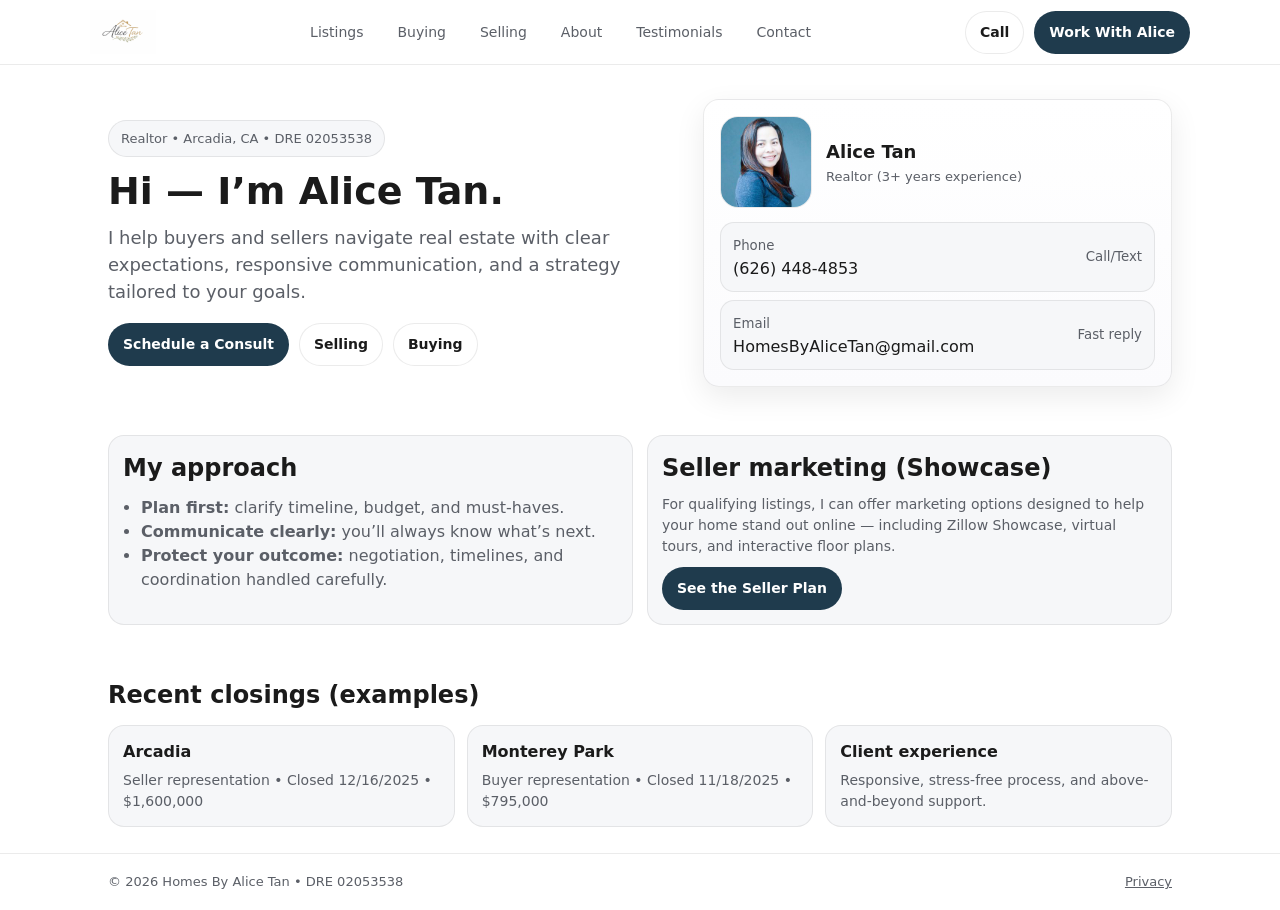
==== pages/about.html @ 8c7cd3ae "Initial site for HomesByAliceTan" ====
<!doctype html>
<html lang="en"><head>
  <meta charset="utf-8" />
  <meta name="viewport" content="width=device-width, initial-scale=1" />
  <title>About Alice Tan | Homes By Alice Tan</title>
  <meta name="description" content="Meet Alice Tan — Realtor serving Arcadia, CA and nearby communities. Client-first guidance for buying and selling." />
  <link rel="stylesheet" href="/css/styles.css" />
</head>
<body>
<header class="site-header"><div class="container header-inner">
  <a class="brand" href="/"><img src="/assets/logo.png" alt="Homes By Alice Tan logo"></a>
  <nav class="nav" aria-label="Primary navigation">
    <a href="/pages/listings.html">Listings</a>
    <a href="/pages/buying.html">Buying</a>
    <a href="/pages/selling.html">Selling</a>
    <a href="/pages/about.html">About</a>
    <a href="/pages/testimonials.html">Testimonials</a>
    <a href="/pages/contact.html">Contact</a>
  </nav>
  <div class="cta"><a class="btn ghost" href="tel:626-448-4853">Call</a><a class="btn primary" href="/pages/contact.html">Work With Alice</a></div>
</div></header>

<main>
  <section class="hero"><div class="container hero-grid">
    <div>
      <div class="badge">Realtor • Arcadia, CA • DRE 02053538</div>
      <h1 class="h1" style="font-size:38px">Hi — I’m Alice Tan.</h1>
      <p class="lede">I help buyers and sellers navigate real estate with clear expectations, responsive communication, and a strategy tailored to your goals.</p>
      <div class="hero-actions">
        <a class="btn primary" href="/pages/contact.html">Schedule a Consult</a>
        <a class="btn ghost" href="/pages/selling.html">Selling</a>
        <a class="btn ghost" href="/pages/buying.html">Buying</a>
      </div>
    </div>
    <aside class="hero-card">
      <div class="portrait">
        <img src="/assets/headshot.jpg" alt="Headshot of Alice Tan" />
        <div class="meta">
          <p class="name">Alice Tan</p>
          <p class="title">Realtor (3+ years experience)</p>
        </div>
      </div>
      <ul class="contact-list">
        <li class="contact-pill"><span><small>Phone</small><br><a href="tel:626-448-4853">(626) 448-4853</a></span><small>Call/Text</small></li>
        <li class="contact-pill"><span><small>Email</small><br><a href="mailto:HomesByAliceTan@gmail.com">HomesByAliceTan@gmail.com</a></span><small>Fast reply</small></li>
      </ul>
    </aside>
  </div></section>

  <section class="section"><div class="container split">
    <div class="card">
      <h2 style="margin:0 0 8px">My approach</h2>
      <ul class="list">
        <li><strong>Plan first:</strong> clarify timeline, budget, and must-haves.</li>
        <li><strong>Communicate clearly:</strong> you’ll always know what’s next.</li>
        <li><strong>Protect your outcome:</strong> negotiation, timelines, and coordination handled carefully.</li>
      </ul>
    </div>
    <div class="card">
      <h2 style="margin:0 0 8px">Seller marketing (Showcase)</h2>
      <p class="lede" style="margin:0">For qualifying listings, I can offer marketing options designed to help your home stand out online — including Zillow Showcase, virtual tours, and interactive floor plans.</p>
      <div style="margin-top:10px"><a class="btn primary" href="/pages/selling.html#showcase">See the Seller Plan</a></div>
    </div>
  </div></section>

  <section class="section"><div class="container">
    <h2>Recent closings (examples)</h2>
    <div class="grid3">
      <div class="card"><h3>Arcadia</h3><p>Seller representation • Closed 12/16/2025 • $1,600,000</p></div>
      <div class="card"><h3>Monterey Park</h3><p>Buyer representation • Closed 11/18/2025 • $795,000</p></div>
      <div class="card"><h3>Client experience</h3><p>Responsive, stress-free process, and above-and-beyond support.</p></div>
    </div>
  </div></section>
</main>

<div class="mobile-bar" aria-label="Quick actions">
  <a class="btn ghost" href="/pages/listings.html">Listings</a>
  <a class="btn ghost" href="tel:626-448-4853">Call</a>
  <a class="btn primary" href="/pages/contact.html">Contact</a>
</div>

<footer class="site-footer"><div class="container footer-grid">
  <div>© <span data-year></span> Homes By Alice Tan • DRE 02053538</div>
  <div><a href="/pages/privacy.html">Privacy</a></div>
</div></footer>
<script src="/js/main.js"></script>
</body></html>
---- css/styles.css ----
:root{
  --bg:#ffffff;
  --text:#1b1b1b;
  --muted:#5b5f67;
  --brand:#b08a3a; /* warm gold */
  --brand2:#1f3b4d; /* deep blue */
  --card:#f6f7f9;
  --border:rgba(0,0,0,.08);
  --radius:16px;
  --shadow:0 10px 30px rgba(0,0,0,.08);
}
*{box-sizing:border-box}
html,body{margin:0;padding:0;font-family:system-ui,-apple-system,Segoe UI,Roboto,Inter,Arial,sans-serif;color:var(--text);background:var(--bg);line-height:1.5}
a{color:inherit}
.container{max-width:1100px;margin:0 auto;padding:0 18px}

/* Header */
.site-header{position:sticky;top:0;z-index:50;background:rgba(255,255,255,.85);backdrop-filter:saturate(160%) blur(10px);border-bottom:1px solid var(--border)}
.header-inner{display:flex;align-items:center;justify-content:space-between;gap:14px;padding:10px 0}
.brand{display:flex;align-items:center;gap:12px;text-decoration:none}
.brand img{height:44px;width:auto;display:block}
.nav{display:flex;gap:14px;flex-wrap:wrap;align-items:center}
.nav a{font-size:14px;text-decoration:none;color:var(--muted);padding:8px 10px;border-radius:12px}
.nav a:hover{background:var(--card);color:var(--text)}
.cta{display:flex;gap:10px;align-items:center}
.btn{display:inline-flex;align-items:center;justify-content:center;gap:10px;border:1px solid var(--border);background:#fff;color:var(--text);padding:10px 14px;border-radius:999px;text-decoration:none;font-weight:600;font-size:14px}
.btn.primary{background:var(--brand2);border-color:transparent;color:#fff}
.btn.primary:hover{filter:brightness(1.05)}
.btn.ghost:hover{background:var(--card)}

/* Hero */
.hero{padding:34px 0 22px}
.hero-grid{display:grid;grid-template-columns:1.1fr .9fr;gap:22px;align-items:center}
.badge{display:inline-flex;gap:10px;align-items:center;font-size:13px;color:var(--muted);background:var(--card);border:1px solid var(--border);padding:8px 12px;border-radius:999px}
.h1{font-size:44px;line-height:1.08;margin:14px 0 12px}
.lede{font-size:18px;color:var(--muted);margin:0 0 18px}
.hero-actions{display:flex;gap:10px;flex-wrap:wrap}
.kpis{display:grid;grid-template-columns:repeat(3,1fr);gap:10px;margin-top:18px}
.kpi{background:var(--card);border:1px solid var(--border);border-radius:var(--radius);padding:12px}
.kpi strong{display:block;font-size:16px}
.kpi span{color:var(--muted);font-size:13px}

.hero-card{background:linear-gradient(180deg,#fff, #fbfbfd);border:1px solid var(--border);border-radius:var(--radius);box-shadow:var(--shadow);padding:16px}
.portrait{display:flex;gap:14px;align-items:center}
.portrait img{width:92px;height:92px;border-radius:18px;object-fit:cover;border:1px solid var(--border)}
.portrait .meta{min-width:0}
.portrait .name{font-size:18px;font-weight:800;margin:0}
.portrait .title{margin:2px 0 0;color:var(--muted);font-size:13px}
.contact-list{margin:14px 0 0;padding:0;list-style:none;display:grid;gap:8px}
.contact-list a{color:var(--text);text-decoration:none}
.contact-pill{display:flex;justify-content:space-between;gap:12px;align-items:center;padding:10px 12px;border-radius:14px;background:var(--card);border:1px solid var(--border)}
.contact-pill small{color:var(--muted)}

/* Sections */
.section{padding:26px 0}
.section h2{font-size:24px;margin:0 0 12px}
.grid3{display:grid;grid-template-columns:repeat(3,1fr);gap:12px}
.card{background:var(--card);border:1px solid var(--border);border-radius:var(--radius);padding:14px}
.card h3{margin:0 0 6px;font-size:16px}
.card p{margin:0;color:var(--muted);font-size:14px}

.split{display:grid;grid-template-columns:1fr 1fr;gap:14px}
.list{margin:10px 0 0;padding-left:18px;color:var(--muted)}

/* Listings */
.listings{display:grid;grid-template-columns:repeat(3,1fr);gap:12px}
.listing{background:#fff;border:1px solid var(--border);border-radius:var(--radius);overflow:hidden}
.listing .ph{height:140px;background:linear-gradient(135deg,rgba(31,59,77,.10),rgba(176,138,58,.14))}
.listing .body{padding:12px}
.listing .price{font-weight:900}
.listing .addr{color:var(--muted);font-size:13px;margin-top:4px}
.listing .meta{color:var(--muted);font-size:12px;margin-top:8px}

/* Forms */
form{display:grid;gap:10px}
label{font-size:13px;color:var(--muted)}
input,textarea,select{width:100%;padding:12px 12px;border-radius:14px;border:1px solid var(--border);background:#fff;font-size:14px}
textarea{min-height:110px;resize:vertical}
.form-row{display:grid;grid-template-columns:1fr 1fr;gap:10px}

/* Footer */
.site-footer{border-top:1px solid var(--border);padding:18px 0;color:var(--muted);font-size:13px}
.footer-grid{display:flex;flex-wrap:wrap;gap:10px;align-items:center;justify-content:space-between}

/* Mobile */
.mobile-bar{display:none}
@media (max-width:900px){
  .hero-grid{grid-template-columns:1fr}
  .h1{font-size:36px}
  .grid3{grid-template-columns:1fr}
  .split{grid-template-columns:1fr}
  .listings{grid-template-columns:1fr}
  .nav{display:none}
  .mobile-bar{position:fixed;left:10px;right:10px;bottom:10px;display:flex;gap:10px;z-index:60;background:rgba(255,255,255,.92);backdrop-filter:blur(10px);border:1px solid var(--border);border-radius:999px;padding:10px;box-shadow:var(--shadow)}
  .mobile-bar a{flex:1}
}
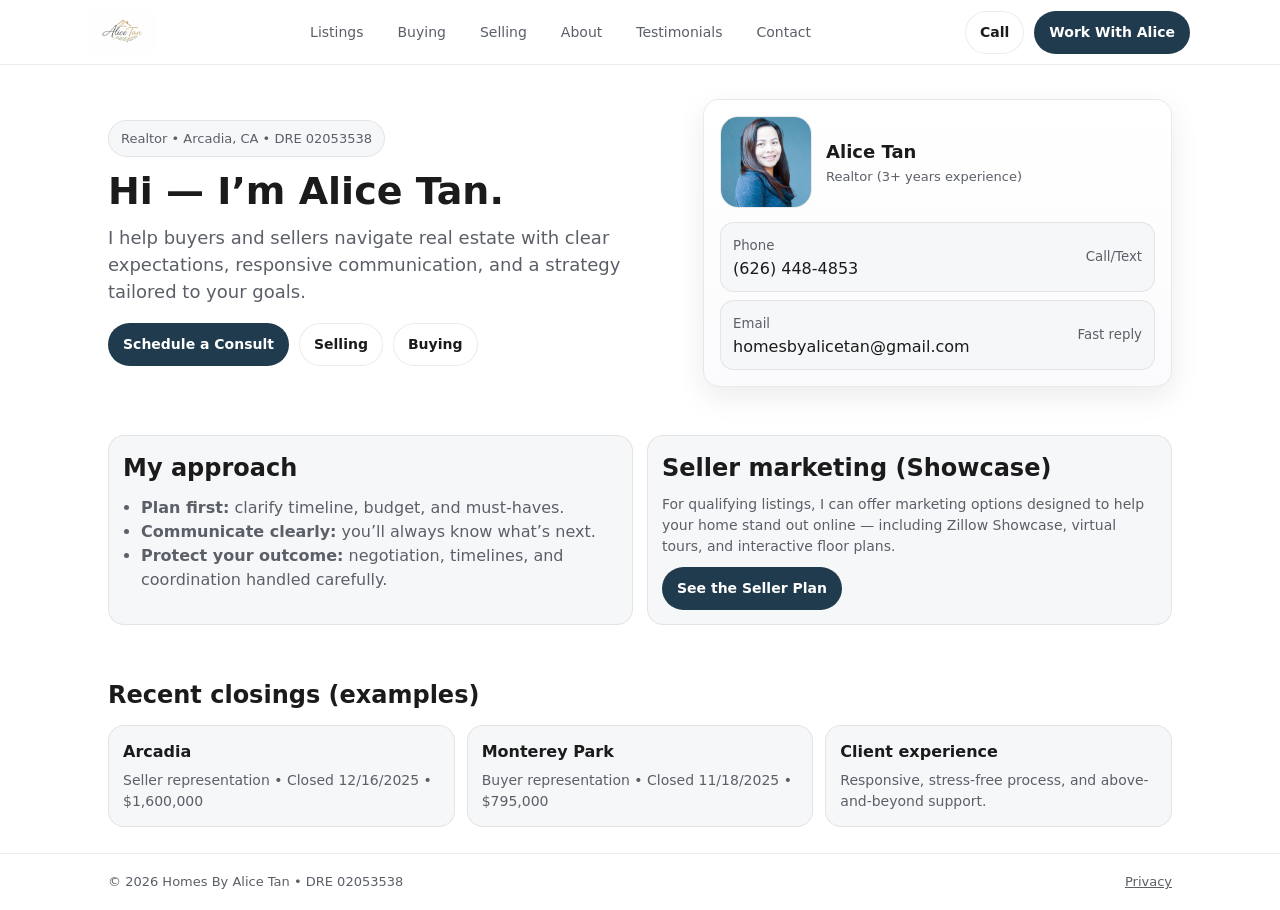
==== commit 9c8643a8: "Use homesbyalicetan@gmail.com consistently" ====
--- a/pages/about.html
+++ b/pages/about.html
@@ -4,20 +4,20 @@
   <meta name="viewport" content="width=device-width, initial-scale=1" />
   <title>About Alice Tan | Homes By Alice Tan</title>
   <meta name="description" content="Meet Alice Tan — Realtor serving Arcadia, CA and nearby communities. Client-first guidance for buying and selling." />
-  <link rel="stylesheet" href="/css/styles.css" />
+  <link rel="stylesheet" href="../css/styles.css" />
 </head>
 <body>
 <header class="site-header"><div class="container header-inner">
-  <a class="brand" href="/"><img src="/assets/logo.png" alt="Homes By Alice Tan logo"></a>
+  <a class="brand" href="../index.html"><img src="../assets/logo.png" alt="Homes By Alice Tan logo"></a>
   <nav class="nav" aria-label="Primary navigation">
-    <a href="/pages/listings.html">Listings</a>
-    <a href="/pages/buying.html">Buying</a>
-    <a href="/pages/selling.html">Selling</a>
-    <a href="/pages/about.html">About</a>
-    <a href="/pages/testimonials.html">Testimonials</a>
-    <a href="/pages/contact.html">Contact</a>
+    <a href="listings.html">Listings</a>
+    <a href="buying.html">Buying</a>
+    <a href="selling.html">Selling</a>
+    <a href="about.html">About</a>
+    <a href="testimonials.html">Testimonials</a>
+    <a href="contact.html">Contact</a>
   </nav>
-  <div class="cta"><a class="btn ghost" href="tel:626-448-4853">Call</a><a class="btn primary" href="/pages/contact.html">Work With Alice</a></div>
+  <div class="cta"><a class="btn ghost" href="tel:626-448-4853">Call</a><a class="btn primary" href="contact.html">Work With Alice</a></div>
 </div></header>
 
 <main>
@@ -27,14 +27,14 @@
       <h1 class="h1" style="font-size:38px">Hi — I’m Alice Tan.</h1>
       <p class="lede">I help buyers and sellers navigate real estate with clear expectations, responsive communication, and a strategy tailored to your goals.</p>
       <div class="hero-actions">
-        <a class="btn primary" href="/pages/contact.html">Schedule a Consult</a>
-        <a class="btn ghost" href="/pages/selling.html">Selling</a>
-        <a class="btn ghost" href="/pages/buying.html">Buying</a>
+        <a class="btn primary" href="contact.html">Schedule a Consult</a>
+        <a class="btn ghost" href="selling.html">Selling</a>
+        <a class="btn ghost" href="buying.html">Buying</a>
       </div>
     </div>
     <aside class="hero-card">
       <div class="portrait">
-        <img src="/assets/headshot.jpg" alt="Headshot of Alice Tan" />
+        <img src="../assets/headshot.jpg" alt="Headshot of Alice Tan" />
         <div class="meta">
           <p class="name">Alice Tan</p>
           <p class="title">Realtor (3+ years experience)</p>
@@ -42,7 +42,7 @@
       </div>
       <ul class="contact-list">
         <li class="contact-pill"><span><small>Phone</small><br><a href="tel:626-448-4853">(626) 448-4853</a></span><small>Call/Text</small></li>
-        <li class="contact-pill"><span><small>Email</small><br><a href="mailto:HomesByAliceTan@gmail.com">HomesByAliceTan@gmail.com</a></span><small>Fast reply</small></li>
+        <li class="contact-pill"><span><small>Email</small><br><a href="mailto:homesbyalicetan@gmail.com">homesbyalicetan@gmail.com</a></span><small>Fast reply</small></li>
       </ul>
     </aside>
   </div></section>
@@ -59,7 +59,7 @@
     <div class="card">
       <h2 style="margin:0 0 8px">Seller marketing (Showcase)</h2>
       <p class="lede" style="margin:0">For qualifying listings, I can offer marketing options designed to help your home stand out online — including Zillow Showcase, virtual tours, and interactive floor plans.</p>
-      <div style="margin-top:10px"><a class="btn primary" href="/pages/selling.html#showcase">See the Seller Plan</a></div>
+      <div style="margin-top:10px"><a class="btn primary" href="selling.html#showcase">See the Seller Plan</a></div>
     </div>
   </div></section>
 
@@ -74,14 +74,14 @@
 </main>
 
 <div class="mobile-bar" aria-label="Quick actions">
-  <a class="btn ghost" href="/pages/listings.html">Listings</a>
+  <a class="btn ghost" href="listings.html">Listings</a>
   <a class="btn ghost" href="tel:626-448-4853">Call</a>
-  <a class="btn primary" href="/pages/contact.html">Contact</a>
+  <a class="btn primary" href="contact.html">Contact</a>
 </div>
 
 <footer class="site-footer"><div class="container footer-grid">
   <div>© <span data-year></span> Homes By Alice Tan • DRE 02053538</div>
-  <div><a href="/pages/privacy.html">Privacy</a></div>
+  <div><a href="privacy.html">Privacy</a></div>
 </div></footer>
-<script src="/js/main.js"></script>
+<script src="../js/main.js"></script>
 </body></html>
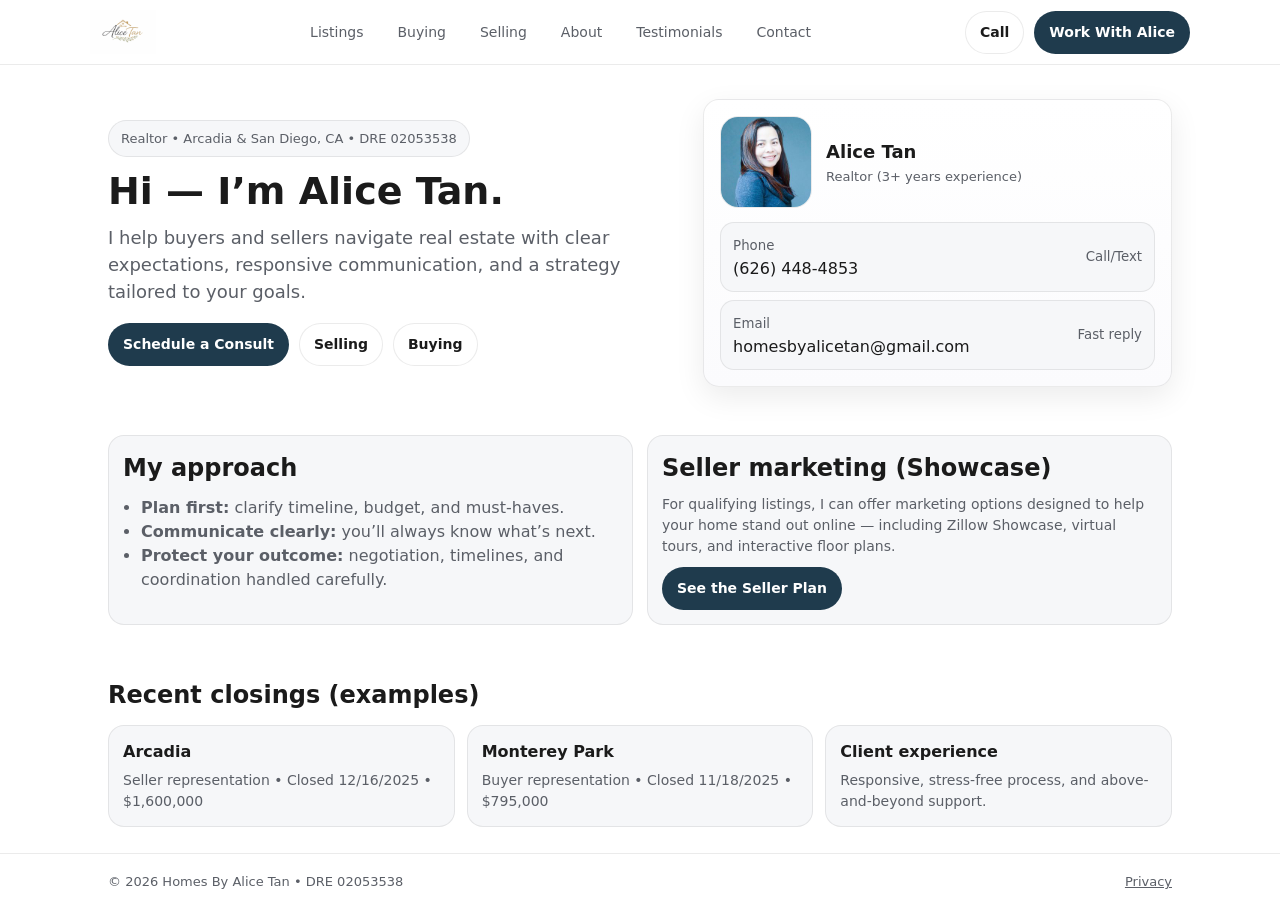
==== commit df881033: "Add San Diego to service area mentions" ====
--- a/pages/about.html
+++ b/pages/about.html
@@ -3,7 +3,7 @@
   <meta charset="utf-8" />
   <meta name="viewport" content="width=device-width, initial-scale=1" />
   <title>About Alice Tan | Homes By Alice Tan</title>
-  <meta name="description" content="Meet Alice Tan — Realtor serving Arcadia, CA and nearby communities. Client-first guidance for buying and selling." />
+  <meta name="description" content="Meet Alice Tan — Realtor serving Arcadia & San Diego, CA and nearby Southern California communities. Client-first guidance for buying and selling." />
   <link rel="stylesheet" href="../css/styles.css" />
 </head>
 <body>
@@ -23,7 +23,7 @@
 <main>
   <section class="hero"><div class="container hero-grid">
     <div>
-      <div class="badge">Realtor • Arcadia, CA • DRE 02053538</div>
+      <div class="badge">Realtor • Arcadia & San Diego, CA • DRE 02053538</div>
       <h1 class="h1" style="font-size:38px">Hi — I’m Alice Tan.</h1>
       <p class="lede">I help buyers and sellers navigate real estate with clear expectations, responsive communication, and a strategy tailored to your goals.</p>
       <div class="hero-actions">
